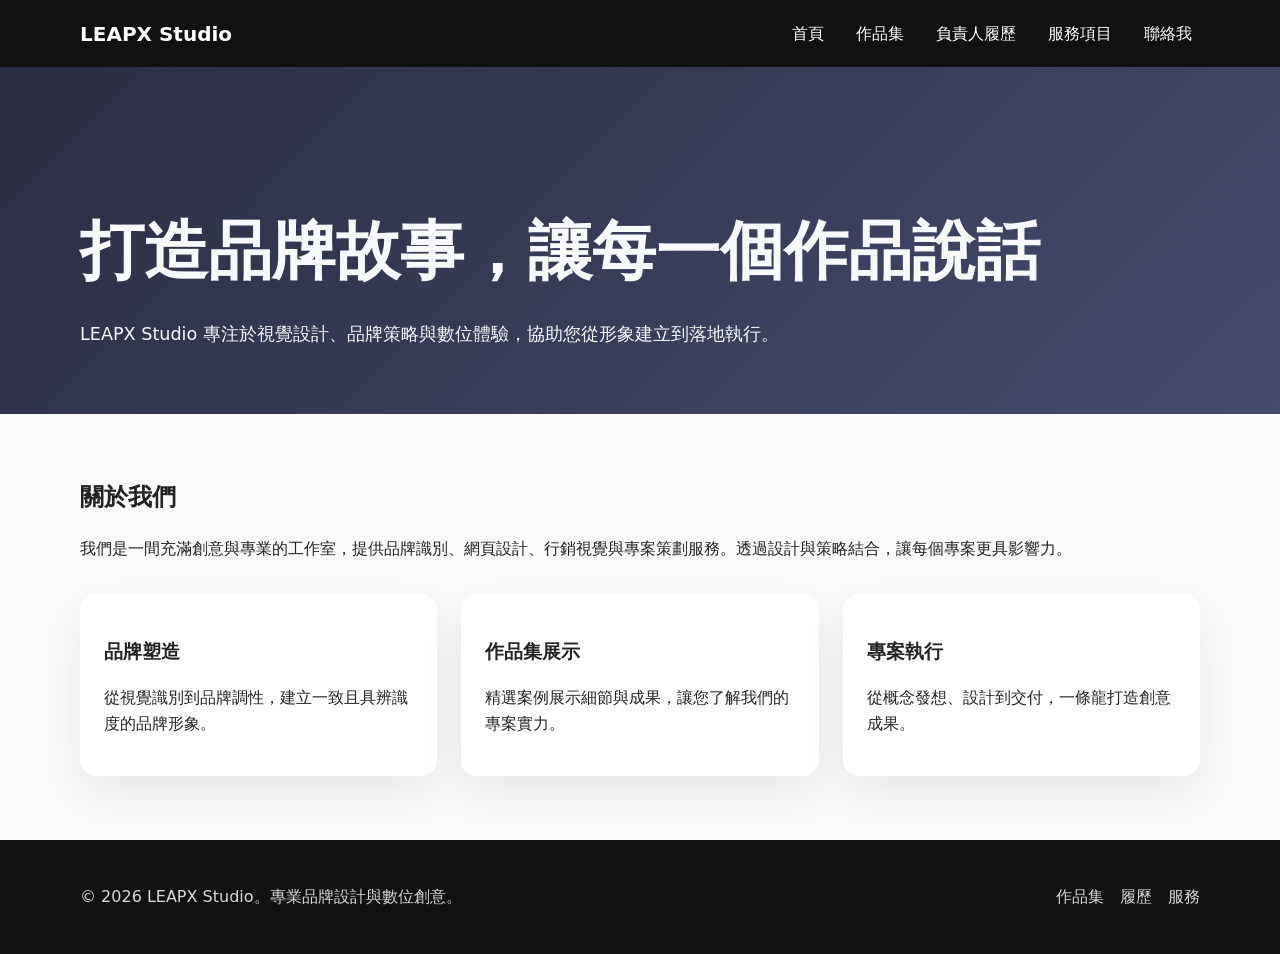
==== index.html @ ec1a8ece "作品集網站架構初次嘗試" ====
<!DOCTYPE html>
<html lang="zh-Hant">
<head>
  <meta charset="UTF-8" />
  <meta name="viewport" content="width=device-width, initial-scale=1.0" />
  <title>工作室首頁 | LEAPX Studio</title>
  <link rel="stylesheet" href="styles.css" />
</head>
<body>
  <header class="site-header">
    <div class="container header-inner">
      <a href="index.html" class="logo">LEAPX Studio</a>
      <nav class="site-nav">
        <a href="index.html">首頁</a>
        <a href="portfolio.html">作品集</a>
        <a href="resume.html">負責人履歷</a>
        <a href="services.html">服務項目</a>
        <a href="contact.html">聯絡我</a>
      </nav>
    </div>
  </header>

  <main>
    <section class="hero">
      <div class="container">
        <h1>打造品牌故事，讓每一個作品說話</h1>
        <p>LEAPX Studio 專注於視覺設計、品牌策略與數位體驗，協助您從形象建立到落地執行。</p>

      </div>
    </section>

    <section class="about-summary container">
      <div>
        <h2>關於我們</h2>
        <p>我們是一間充滿創意與專業的工作室，提供品牌識別、網頁設計、行銷視覺與專案策劃服務。透過設計與策略結合，讓每個專案更具影響力。</p>
      </div>
      <div class="feature-grid">
        <article>
          <h3>品牌塑造</h3>
          <p>從視覺識別到品牌調性，建立一致且具辨識度的品牌形象。</p>
        </article>
        <article>
          <h3>作品集展示</h3>
          <p>精選案例展示細節與成果，讓您了解我們的專案實力。</p>
        </article>
        <article>
          <h3>專案執行</h3>
          <p>從概念發想、設計到交付，一條龍打造創意成果。</p>
        </article>
      </div>
    </section>
  </main>

  <footer class="site-footer">
    <div class="container footer-inner">
      <p>© 2026 LEAPX Studio。專業品牌設計與數位創意。</p>
      <div class="footer-links">
        <a href="portfolio.html">作品集</a>
        <a href="resume.html">履歷</a>
        <a href="services.html">服務</a>
      </div>
    </div>
  </footer>
</body>
</html>
---- styles.css ----
:root {
  color-scheme: light;
  font-family: "Noto Sans TC", "Segoe UI", system-ui, sans-serif;
  background: #fafafa;
  color: #232323;
  line-height: 1.6;
}

* {
  box-sizing: border-box;
}

body {
  margin: 0;
}

img {
  max-width: 100%;
  display: block;
}

a {
  color: inherit;
  text-decoration: none;
}

.container {
  width: min(1120px, calc(100% - 2rem));
  margin: 0 auto;
}

.site-header {
  background: #111111;
  color: #ffffff;
  position: sticky;
  top: 0;
  z-index: 10;
}

.header-inner {
  display: flex;
  align-items: center;
  justify-content: space-between;
  gap: 1rem;
  padding: 1rem 0;
}

.logo {
  font-size: 1.25rem;
  font-weight: 700;
}

.site-nav {
  display: flex;
  flex-wrap: wrap;
  gap: 1rem;
}

.site-nav a {
  color: #ffffff;
  padding: 0.3rem 0.5rem;
}

.site-nav a.active,
.site-nav a:hover {
  color: #ffd166;
}

.hero {
  padding: 5rem 0 3rem;
  background: linear-gradient(135deg, #2b2d42 0%, #444b6e 100%);
  color: #f8f9fa;
}

.hero h1 {
  font-size: clamp(2.5rem, 5vw, 4rem);
  margin-bottom: 1rem;
}

.hero p {
  max-width: 720px;
  font-size: 1.1rem;
}

.hero-actions {
  display: flex;
  flex-wrap: wrap;
  gap: 1rem;
  margin-top: 2rem;
}

.btn {
  display: inline-flex;
  align-items: center;
  justify-content: center;
  gap: 0.5rem;
  padding: 0.9rem 1.4rem;
  border: none;
  border-radius: 999px;
  cursor: pointer;
  transition: transform 0.2s ease, background 0.2s ease;
}

.btn:hover {
  transform: translateY(-2px);
}

.btn-primary {
  background: #ffd166;
  color: #111111;
}

.btn-secondary {
  background: rgba(255, 255, 255, 0.18);
  color: #f8f9fa;
  border: 1px solid rgba(255, 255, 255, 0.25);
}

.about-summary,
.page-content {
  padding: 4rem 0;
}

.about-summary h2,
.page-content h1,
.resume-section h2,
.service-card h2,
.contact-details h2 {
  margin-top: 0;
}

.feature-grid,
.project-grid,
.service-grid {
  display: grid;
  gap: 1.5rem;
  margin-top: 2rem;
}

.feature-grid {
  grid-template-columns: repeat(auto-fit, minmax(220px, 1fr));
}

.feature-grid article,
.project-card,
.service-card {
  background: #ffffff;
  border-radius: 1rem;
  padding: 1.5rem;
  box-shadow: 0 18px 45px rgba(15, 23, 42, 0.08);
}

.project-grid {
  grid-template-columns: repeat(auto-fit, minmax(260px, 1fr));
}

.project-image {
  height: 180px;
  border-radius: 1rem;
  background: linear-gradient(135deg, #ffd166 0%, #ef476f 100%);
  display: grid;
  place-items: center;
  color: #111111;
  font-weight: 700;
  margin-bottom: 1rem;
}

.service-grid {
  grid-template-columns: repeat(auto-fit, minmax(220px, 1fr));
}

.resume-section,
.contact-details,
.contact-form {
  margin-top: 2rem;
}

.resume-section ul {
  padding-left: 1.2rem;
}

.timeline {
  display: grid;
  gap: 1rem;
}

.timeline-item {
  padding: 1.2rem;
  background: #ffffff;
  border-radius: 1rem;
  box-shadow: 0 12px 28px rgba(15, 23, 42, 0.06);
}

.contact-details {
  display: grid;
  gap: 1.5rem;
  grid-template-columns: repeat(auto-fit, minmax(220px, 1fr));
}

.contact-details div {
  padding: 1.5rem;
  background: #ffffff;
  border-radius: 1rem;
  box-shadow: 0 12px 28px rgba(15, 23, 42, 0.06);
}

.contact-form form {
  display: grid;
  gap: 1rem;
  background: #ffffff;
  padding: 1.5rem;
  border-radius: 1rem;
  box-shadow: 0 12px 28px rgba(15, 23, 42, 0.06);
}

.contact-form label {
  display: grid;
  gap: 0.5rem;
  font-weight: 600;
}

.contact-form input,
.contact-form textarea {
  width: 100%;
  padding: 0.9rem 1rem;
  border: 1px solid #dde2e7;
  border-radius: 0.8rem;
  font: inherit;
}

.site-footer {
  background: #111111;
  color: #d8d8d8;
  padding: 1.75rem 0;
}

.footer-inner {
  display: flex;
  flex-wrap: wrap;
  justify-content: space-between;
  gap: 1rem;
  align-items: center;
}

.footer-links {
  display: flex;
  flex-wrap: wrap;
  gap: 1rem;
}

.footer-links a {
  color: #d8d8d8;
}

/* CSS 語法 */
.img-container {
    width: 300px;  /* 設定框的寬度 */
    height: 200px; /* 設定框的高度 */
    overflow: hidden; /* 超出的部分隱藏 */
    border-radius: 10px; /* 如果想要圓角 */
}

.img-container img {
    width: 100%;
    height: 100%;
    /* 關鍵語法：保持比例填滿，多餘的會被自動裁切 */
    object-fit: cover; 
    /* 選擇裁切中心點，預設是中心 (center center) */
    object-position: center; 
}


@media (max-width: 760px) {
  .header-inner,
  .footer-inner {
    flex-direction: column;
    align-items: start;
  }
  .hero {
    padding-top: 4rem;
  }
}
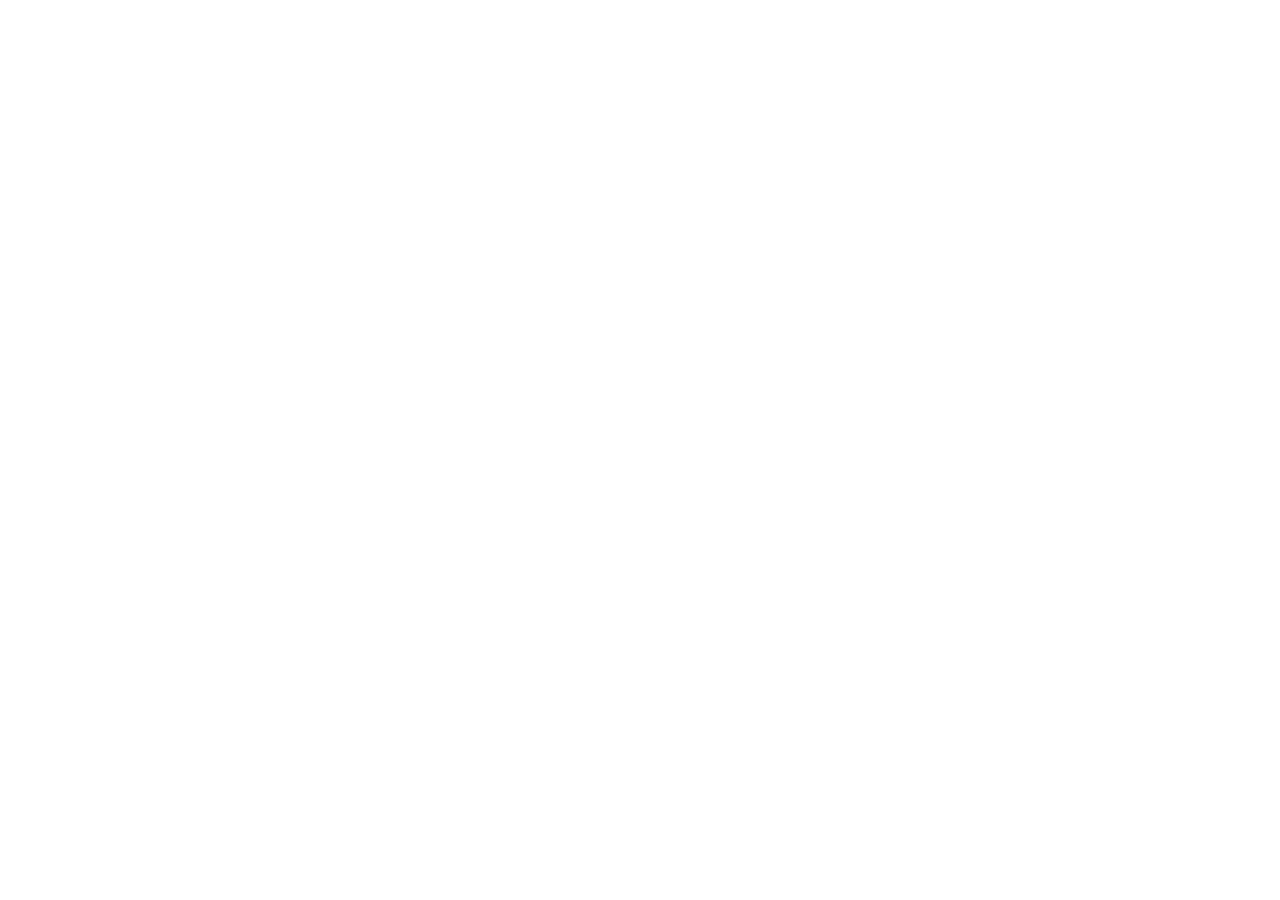
==== commit 4e3a83f2: "等待開啟本機伺服器" ====
--- a/index.html
+++ b/index.html
@@ -1,65 +1,19 @@
 <!DOCTYPE html>
-<html lang="zh-Hant">
-<head>
-  <meta charset="UTF-8" />
-  <meta name="viewport" content="width=device-width, initial-scale=1.0" />
-  <title>工作室首頁 | LEAPX Studio</title>
-  <link rel="stylesheet" href="styles.css" />
-</head>
-<body>
-  <header class="site-header">
-    <div class="container header-inner">
-      <a href="index.html" class="logo">LEAPX Studio</a>
-      <nav class="site-nav">
-        <a href="index.html">首頁</a>
-        <a href="portfolio.html">作品集</a>
-        <a href="resume.html">負責人履歷</a>
-        <a href="services.html">服務項目</a>
-        <a href="contact.html">聯絡我</a>
-      </nav>
-    </div>
-  </header>
-
-  <main>
-    <section class="hero">
-      <div class="container">
-        <h1>打造品牌故事，讓每一個作品說話</h1>
-        <p>LEAPX Studio 專注於視覺設計、品牌策略與數位體驗，協助您從形象建立到落地執行。</p>
-
-      </div>
-    </section>
-
-    <section class="about-summary container">
-      <div>
-        <h2>關於我們</h2>
-        <p>我們是一間充滿創意與專業的工作室，提供品牌識別、網頁設計、行銷視覺與專案策劃服務。透過設計與策略結合，讓每個專案更具影響力。</p>
-      </div>
-      <div class="feature-grid">
-        <article>
-          <h3>品牌塑造</h3>
-          <p>從視覺識別到品牌調性，建立一致且具辨識度的品牌形象。</p>
-        </article>
-        <article>
-          <h3>作品集展示</h3>
-          <p>精選案例展示細節與成果，讓您了解我們的專案實力。</p>
-        </article>
-        <article>
-          <h3>專案執行</h3>
-          <p>從概念發想、設計到交付，一條龍打造創意成果。</p>
-        </article>
-      </div>
-    </section>
-  </main>
-
-  <footer class="site-footer">
-    <div class="container footer-inner">
-      <p>© 2026 LEAPX Studio。專業品牌設計與數位創意。</p>
-      <div class="footer-links">
-        <a href="portfolio.html">作品集</a>
-        <a href="resume.html">履歷</a>
-        <a href="services.html">服務</a>
-      </div>
-    </div>
-  </footer>
-</body>
+<html lang="en">
+  <head>
+    <meta charset="UTF-8" />
+    <link rel="icon" type="image/svg+xml" href="/vite.svg" />
+    <meta name="viewport" content="width=device-width, initial-scale=1.0" />
+    <title>NET.RUNNER | Cyberpunk Web Designer</title>
+    <meta name="description" content="Digital craftsman building immersive web experiences at the intersection of art and technology." />
+    <meta property="og:title" content="NET.RUNNER | Cyberpunk Web Designer" />
+    <meta property="og:description" content="Digital craftsman building immersive web experiences at the intersection of art and technology." />
+    <meta property="og:image" content="https://bolt.new/static/og_default.png" />
+    <meta name="twitter:card" content="summary_large_image" />
+    <meta name="twitter:image" content="https://bolt.new/static/og_default.png" />
+  </head>
+  <body>
+    <div id="root"></div>
+    <script type="module" src="/src/main.tsx"></script>
+  </body>
 </html>
